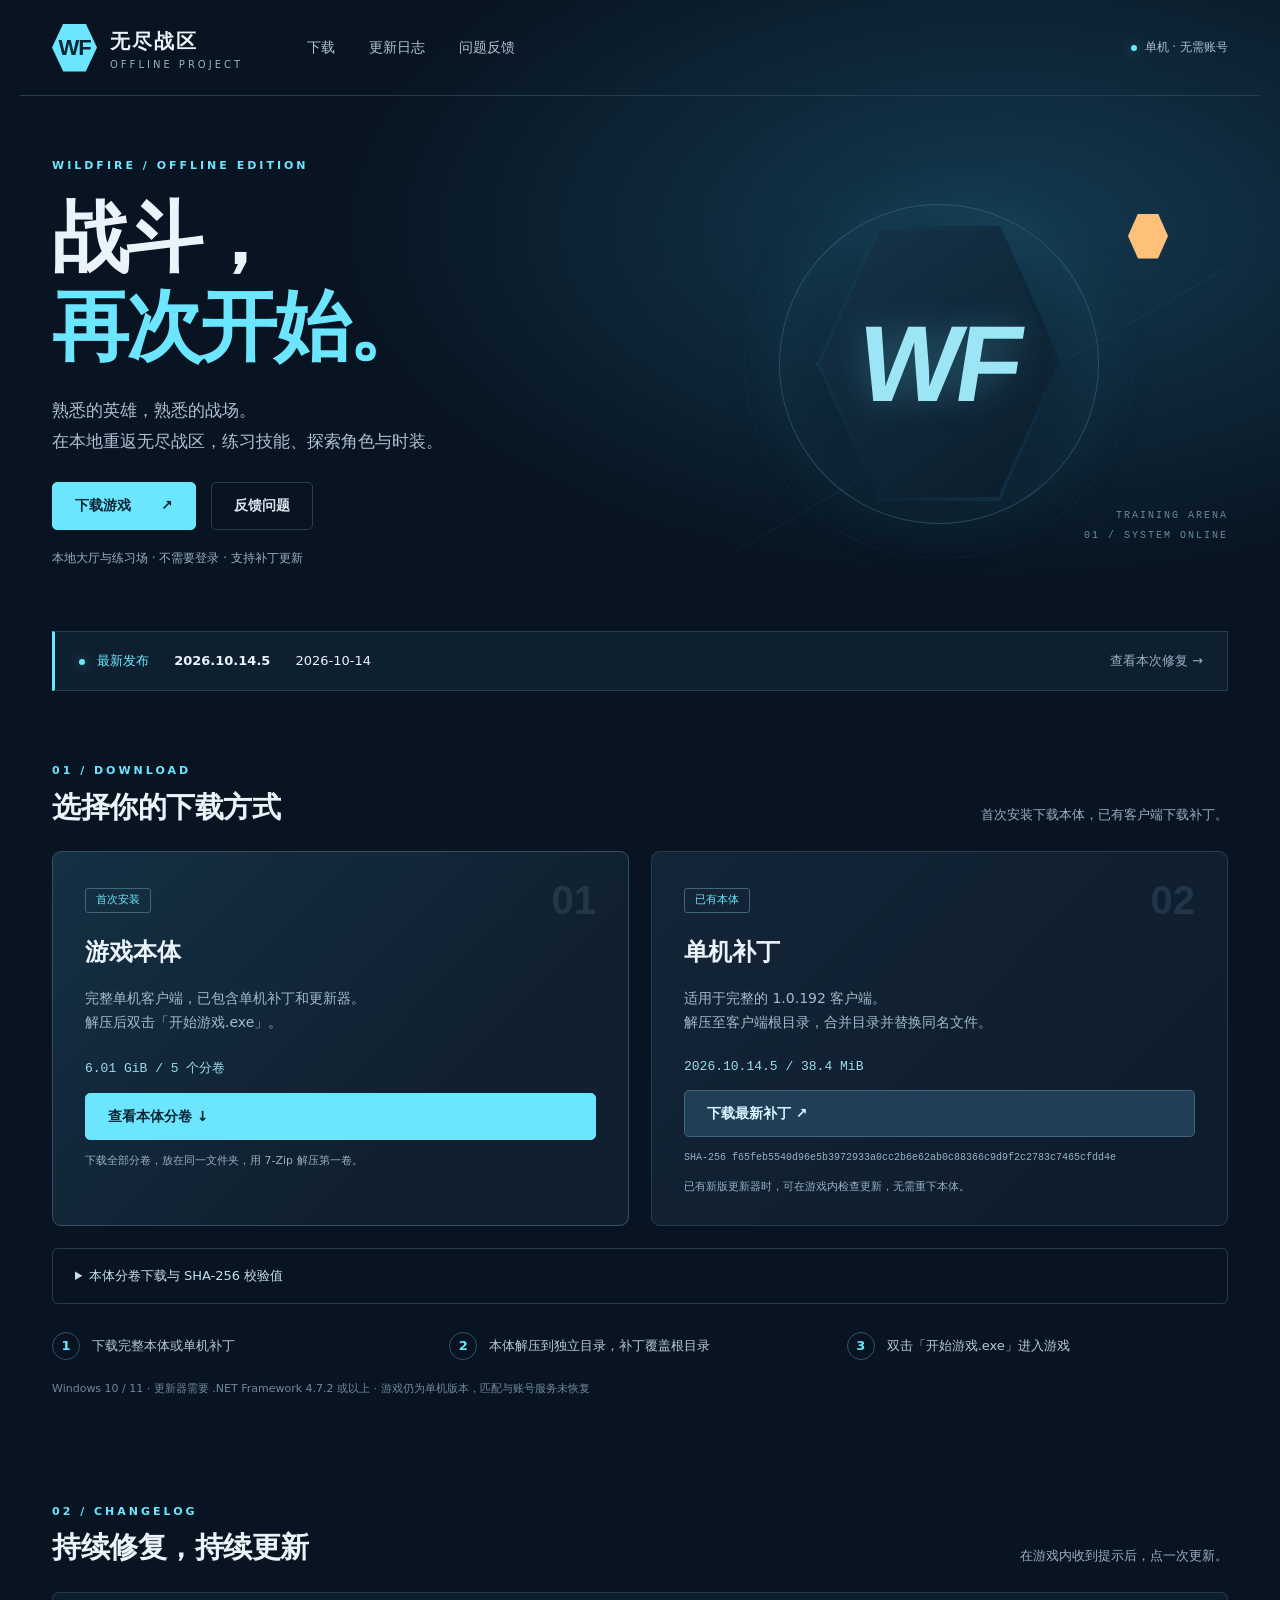
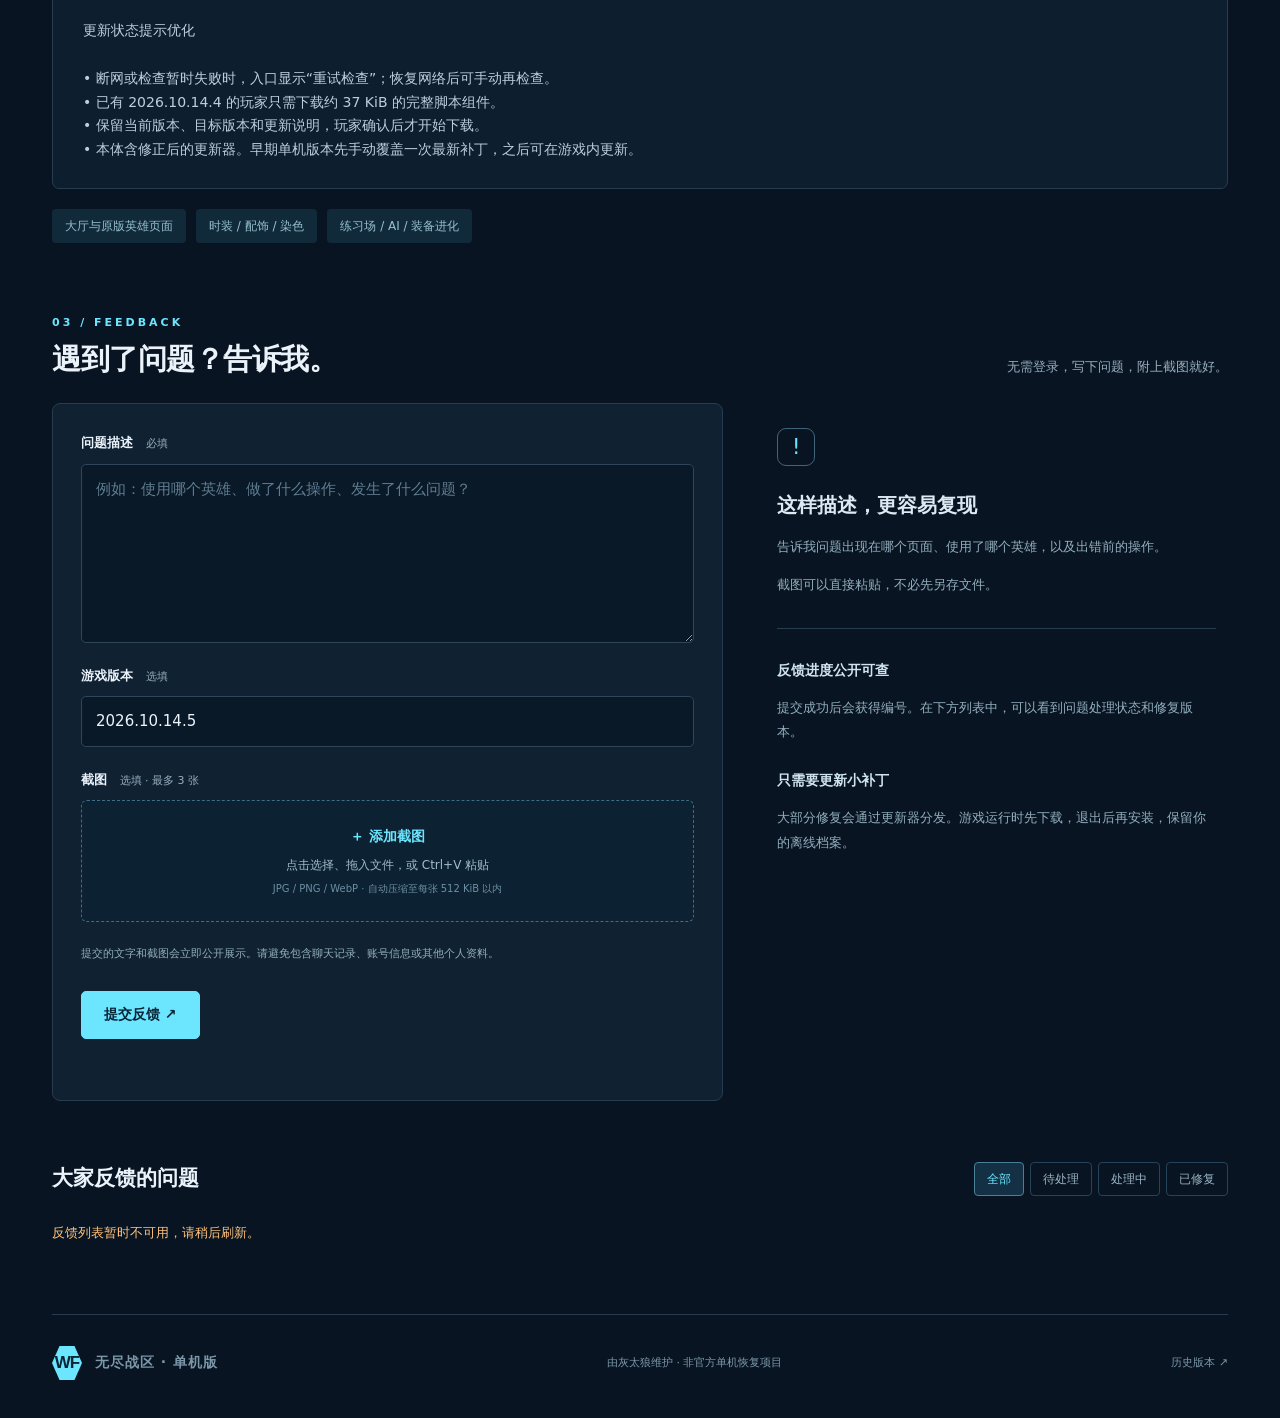
==== site/index.html @ 942838cb "Add public releases, anonymous feedback and safe client updates" ====
<!doctype html>
<html lang="zh-CN"><head><meta charset="utf-8"><meta name="viewport" content="width=device-width,initial-scale=1"><meta name="description" content="无尽战区单机版：游戏下载、单机补丁、更新公告与免登录问题反馈。"><meta name="theme-color" content="#081421"><title>无尽战区 · 单机版发布中心</title><link rel="stylesheet" href="style.css"><script src="app.js" defer></script></head>
<body><div class="ambient" aria-hidden="true"></div><header class="topbar"><a class="brand" href="#"><span class="brand-mark">WF</span><span>无尽战区<small>OFFLINE PROJECT</small></span></a><nav aria-label="主导航"><a href="#downloads">下载</a><a href="#changelog">更新日志</a><a href="#feedback">问题反馈</a></nav><span class="offline-pill"><i></i>单机 · 无需账号</span></header>
<main><section class="hero"><div><p class="eyebrow">WILDFIRE / OFFLINE EDITION</p><h1>战斗，<br><span>再次开始。</span></h1><p class="hero-description">熟悉的英雄，熟悉的战场。<br>在本地重返无尽战区，练习技能、探索角色与时装。</p><div class="hero-actions"><a class="button primary" href="#downloads">下载游戏 <span>↗</span></a><a class="button ghost" href="#feedback">反馈问题</a></div><p class="hero-note">本地大厅与练习场 · 不需要登录 · 支持补丁更新</p></div><div class="arena-art" aria-hidden="true"><div class="orbit o1"></div><div class="orbit o2"></div><div class="hex hex-large"><span>WF</span></div><div class="hex hex-small"></div><span class="coordinates">TRAINING ARENA<br>01 / SYSTEM ONLINE</span></div></section>
<div class="release-strip"><span><i></i> 最新发布</span><strong id="release-version">正在读取版本</strong><span id="release-date"></span><a href="#changelog">查看本次修复 →</a></div>
<section id="downloads"><div class="section-heading"><div><p class="eyebrow">01 / DOWNLOAD</p><h2>选择你的下载方式</h2></div><p>首次安装下载本体，已有客户端下载补丁。</p></div><div class="download-grid"><article class="download-card"><div class="card-meta"><span class="tag">首次安装</span><span class="card-number">01</span></div><h3>游戏本体</h3><p>完整单机客户端，已包含单机补丁和更新器。<br>解压后双击「开始游戏.exe」。</p><div class="file-info" id="base-info">正在读取下载信息</div><a id="base-link" class="button primary" href="#volumes">查看本体分卷 ↓</a><small>下载全部分卷，放在同一文件夹，用 7-Zip 解压第一卷。</small></article><article class="download-card patch"><div class="card-meta"><span class="tag">已有本体</span><span class="card-number">02</span></div><h3>单机补丁</h3><p>适用于完整的 1.0.192 客户端。<br>解压至客户端根目录，合并目录并替换同名文件。</p><div class="file-info" id="patch-info">正在读取下载信息</div><a id="patch-link" class="button secondary" aria-disabled="true">下载最新补丁 ↗</a><code id="patch-hash" class="patch-hash"></code><small>已有新版更新器时，可在游戏内检查更新，无需重下本体。</small></article></div>
<details id="volumes" class="volume-panel"><summary>本体分卷下载与 SHA-256 校验值</summary><p>所有分卷都需要下载；文件名保持不变。下载完成后，从 <code>.7z.001</code> 开始解压。</p><div id="volume-list"></div></details><div class="install-steps"><div><b>1</b><span>下载完整本体或单机补丁</span></div><div><b>2</b><span>本体解压到独立目录，补丁覆盖根目录</span></div><div><b>3</b><span>双击「开始游戏.exe」进入游戏</span></div></div><p class="fineprint">Windows 10 / 11 · 更新器需要 .NET Framework 4.7.2 或以上 · 游戏仍为单机版本，匹配与账号服务未恢复</p><p id="release-error" class="message" role="status"></p></section>
<section id="changelog"><div class="section-heading"><div><p class="eyebrow">02 / CHANGELOG</p><h2>持续修复，持续更新</h2></div><p>在游戏内收到提示后，点一次更新。</p></div><div id="release-notes" class="notes">正在读取更新说明…</div><div class="feature-row"><span>大厅与原版英雄页面</span><span>时装 / 配饰 / 染色</span><span>练习场 / AI / 装备进化</span></div></section>
<section id="feedback"><div class="section-heading"><div><p class="eyebrow">03 / FEEDBACK</p><h2>遇到了问题？告诉我。</h2></div><p>无需登录，写下问题，附上截图就好。</p></div><div class="feedback-layout"><form id="feedback-form" class="feedback-form"><label for="description">问题描述 <span>必填</span></label><textarea id="description" name="description" rows="6" minlength="3" maxlength="4000" placeholder="例如：使用哪个英雄、做了什么操作、发生了什么问题？" required></textarea><label for="version">游戏版本 <span>选填</span></label><input id="version" name="version" maxlength="60" placeholder="可在游戏的更新入口查看"><label>截图 <span>选填 · 最多 3 张</span></label><div id="dropzone" class="dropzone" role="button" tabindex="0" aria-label="选择截图，也可以拖入或粘贴图片"><strong>＋ 添加截图</strong><span>点击选择、拖入文件，或 Ctrl+V 粘贴</span><small>JPG / PNG / WebP · 自动压缩至每张 512 KiB 以内</small></div><input id="image-input" type="file" accept="image/jpeg,image/png,image/webp" multiple hidden><div id="image-previews" class="previews"></div><p class="privacy-note">提交的文字和截图会立即公开展示。请避免包含聊天记录、账号信息或其他个人资料。</p><div id="turnstile"></div><button id="submit-feedback" class="button primary" type="submit">提交反馈 ↗</button><p id="feedback-message" class="message" role="status" aria-live="polite"></p></form><aside class="feedback-help"><span class="help-symbol">!</span><h3>这样描述，更容易复现</h3><p>告诉我问题出现在哪个页面、使用了哪个英雄，以及出错前的操作。</p><p>截图可以直接粘贴，不必先另存文件。</p><div class="help-divider"></div><h4>反馈进度公开可查</h4><p>提交成功后会获得编号。在下方列表中，可以看到问题处理状态和修复版本。</p><h4>只需要更新小补丁</h4><p>大部分修复会通过更新器分发。游戏运行时先下载，退出后再安装，保留你的离线档案。</p></aside></div>
<div class="issues-heading"><h3>大家反馈的问题</h3><div class="filters" role="group" aria-label="反馈状态筛选"><button class="active" data-status="">全部</button><button data-status="open">待处理</button><button data-status="in_progress">处理中</button><button data-status="fixed">已修复</button></div></div><div id="feedback-list" class="issue-list"></div><button id="load-more" class="button ghost" hidden>加载更多</button><p id="list-message" class="message" role="status"></p></section>
</main><footer><a class="brand" href="#"><span class="brand-mark">WF</span><span>无尽战区 · 单机版</span></a><p>由灰太狼维护 · 非官方单机恢复项目</p><a href="https://github.com/LaoMo-Han/wildfire-downloads/releases" target="_blank" rel="noopener">历史版本 ↗</a></footer><dialog id="lightbox"><button id="close-lightbox" aria-label="关闭图片">×</button><img alt="反馈截图大图"></dialog></body></html>
---- site/style.css ----
:root{color-scheme:dark;--bg:#081421;--card:#102132;--line:#263d50;--text:#eaf2fa;--muted:#98b0c1;--cyan:#6ce6ff;--orange:#ffc17a}*{box-sizing:border-box}html{scroll-behavior:smooth;scroll-padding-top:90px}body{margin:0;background:var(--bg);color:var(--text);font:15px/1.7 system-ui,-apple-system,"Microsoft YaHei",sans-serif}a{color:inherit;text-decoration:none}button,input,textarea{font:inherit}button,a,input,textarea,summary{outline-offset:5px}button{cursor:pointer}button:disabled{opacity:.5;cursor:wait}[hidden]{display:none!important}.ambient{position:absolute;inset:0 0 auto;height:760px;background:radial-gradient(ellipse at 78% 30%,#143a50 0,transparent 47%);pointer-events:none;z-index:-1}.topbar{max-width:1240px;margin:auto;height:96px;padding:0 32px;display:flex;align-items:center;gap:64px;border-bottom:1px solid var(--line)}.brand{display:flex;align-items:center;gap:13px;font-weight:750;letter-spacing:2px;font-size:20px}.brand small{display:block;font:10px/1.3 system-ui;letter-spacing:3px;color:var(--muted)}.brand-mark{display:grid;place-items:center;width:45px;height:48px;clip-path:polygon(25% 0,75% 0,100% 50%,75% 100%,25% 100%,0 50%);background:var(--cyan);color:#0a2535;font:800 22px 'Barlow Condensed',sans-serif;letter-spacing:-1px}.topbar nav{display:flex;gap:34px;font-size:14px;color:#b3c4d2}.topbar nav a:hover{color:var(--cyan)}.offline-pill{margin-left:auto;color:#a9c1cf;font-size:12px;white-space:nowrap}i{display:inline-block;width:6px;height:6px;background:var(--cyan);border-radius:50%;margin-right:8px;box-shadow:0 0 12px #6ce6ff77}main{max-width:1240px;margin:auto;padding:0 32px}.hero{display:grid;grid-template-columns:1fr 1fr;align-items:center;min-height:535px;gap:20px;padding:50px 0}.eyebrow{font:600 11px/1.5 system-ui;letter-spacing:3px;color:var(--cyan);margin:0 0 18px}h1{font-size:clamp(50px,6vw,80px);line-height:1.16;letter-spacing:-3px;margin:0 0 24px;font-weight:850}h1 span{color:var(--cyan)}.hero-description{color:#adc2d1;font-size:17px;line-height:1.8;margin:0 0 26px}.hero-actions{display:flex;gap:15px}.button{display:inline-flex;align-items:center;justify-content:center;gap:30px;min-height:46px;padding:11px 22px;border:1px solid var(--line);border-radius:5px;font-size:14px;font-weight:650}.primary{background:var(--cyan);color:#092435;border-color:var(--cyan)}.primary:hover{background:#a1efff}.ghost{background:transparent;color:#d9e7ef}.secondary{background:#203e56;color:#d9f7ff;border-color:#416780}.button[aria-disabled=true]{pointer-events:none;opacity:.4}.hero-note{font-size:12px;color:var(--muted);margin:18px 0 0}.arena-art{height:380px;position:relative;display:grid;place-items:center;background:linear-gradient(30deg,transparent 40%,#4fc8eb05 40.2%,transparent 40.5%),linear-gradient(-30deg,transparent 40%,#4fc8eb0a 40.2%,transparent 40.5%)}.orbit{position:absolute;width:320px;height:320px;border:1px solid #41718888;transform:rotate(30deg)}.o1{border-radius:50%;box-shadow:0 0 65px #3898b215,inset 0 0 80px #3497b81b}.o2{width:390px;height:390px;border-color:#24556940;transform:rotate(60deg);border-radius:50%;border-style:dashed}.hex{clip-path:polygon(25% 0,75% 0,100% 50%,75% 100%,25% 100%,0 50%);display:grid;place-items:center}.hex-large{width:245px;height:275px;background:linear-gradient(135deg,#163e53,#0c2335 60%,#12334a);border:none;filter:drop-shadow(0 0 10px #6ce6ff);position:relative}.hex-large:before{content:'';position:absolute;inset:4px;clip-path:inherit;background:linear-gradient(145deg,#153348,#0b1c2a)}.hex-large span{z-index:1;color:#9be5f5;font:800 108px 'Barlow Condensed',sans-serif;letter-spacing:-5px;transform:skew(-9deg);text-shadow:0 0 35px #6ce6ff44}.hex-small{position:absolute;width:40px;height:45px;top:40px;right:60px;background:#ffc17a}.coordinates{position:absolute;bottom:8px;right:0;text-align:right;color:#668ba0;font:10px/2 monospace;letter-spacing:2px}.release-strip{display:flex;align-items:center;gap:25px;border:1px solid var(--line);border-left:3px solid var(--cyan);padding:18px 24px;background:#0e2030;font-size:13px}.release-strip>span:first-child{color:var(--cyan)}.release-strip a{margin-left:auto;color:var(--muted)}section:not(.hero){padding:72px 0 0}.section-heading{display:flex;align-items:flex-end;justify-content:space-between;margin-bottom:25px;gap:20px}.section-heading .eyebrow{margin:0 0 9px}h2{font-size:29px;line-height:1.3;margin:0;letter-spacing:-.5px}.section-heading>p{color:var(--muted);font-size:13px;margin:0}.download-grid{display:grid;grid-template-columns:1fr 1fr;gap:22px}.download-card{background:linear-gradient(135deg,#143043,#102030 65%);border:1px solid #365164;border-radius:9px;padding:28px 32px;position:relative;overflow:hidden}.download-card.patch{background:linear-gradient(135deg,#132537,#0d1b2c);border-color:var(--line)}.card-meta{display:flex;justify-content:space-between;align-items:center}.tag{border:1px solid #41667a;padding:2px 10px;border-radius:3px;font-size:11px;color:var(--cyan)}.card-number{font:600 40px/1 'Barlow Condensed',sans-serif;color:#6a91a633}h3{font-size:24px;margin:12px 0}.download-card p{color:#a3bbca;font-size:14px}.file-info{margin:24px 0 16px;font:13px monospace;color:#9adced}.download-card .button{width:100%;justify-content:space-between}.download-card small{display:block;margin-top:12px;font-size:11px;color:var(--muted)}.volume-panel{margin-top:22px;border:1px solid var(--line);padding:16px 22px;border-radius:6px;color:var(--muted);font-size:13px}.volume-panel summary{cursor:pointer;color:#c4dfec}.volume-item{padding:14px 0;border-top:1px solid var(--line)}.volume-item a{color:var(--cyan)}.volume-item code{display:block;overflow-wrap:anywhere;font-size:11px;margin-top:7px}.install-steps{display:grid;grid-template-columns:repeat(3,1fr);gap:16px;margin-top:28px;font-size:13px;color:#b8c9d7}.install-steps>div{display:flex;gap:12px;align-items:center}.install-steps b{display:grid;place-items:center;min-width:28px;height:28px;border:1px solid #355169;border-radius:50%;color:var(--cyan)}.fineprint{color:#6e899b;font-size:11px;margin-top:20px}.notes{padding:26px 30px;background:#0d1e2e;border:1px solid var(--line);border-radius:7px;white-space:pre-wrap;color:#bdcedd;font-size:14px}.feature-row{display:flex;gap:10px;flex-wrap:wrap;margin-top:20px}.feature-row span{font-size:12px;background:#112a3a;color:#96bfce;padding:7px 13px;border-radius:4px}.feedback-layout{display:grid;grid-template-columns:1.45fr 1fr;gap:42px}.feedback-form{padding:28px;background:var(--card);border:1px solid var(--line);border-radius:8px}.feedback-form label{display:block;font-weight:650;font-size:13px;margin-bottom:9px}.feedback-form label span{color:var(--muted);font-size:11px;font-weight:400;margin-left:8px}.feedback-form input,.feedback-form textarea{display:block;width:100%;background:#091928;border:1px solid #2d4659;border-radius:5px;color:var(--text);padding:12px 14px;margin:0 0 22px;resize:vertical}.feedback-form textarea:focus,.feedback-form input:focus{border-color:var(--cyan)}::placeholder{color:#607d90}.dropzone{border:1px dashed #3e6e85;display:flex;align-items:center;flex-direction:column;padding:24px 10px;border-radius:6px;cursor:pointer;background:#0c2131;text-align:center}.dropzone.dragover{background:#183c50}.dropzone strong{color:var(--cyan);font-size:14px}.dropzone span{color:#a1bdcd;font-size:12px;margin-top:6px}.dropzone small{font-size:10px;color:#6d8fa2;margin-top:5px}.previews{display:flex;gap:10px;margin-top:12px;flex-wrap:wrap}.preview{position:relative}.preview img{width:110px;height:75px;object-fit:cover;border-radius:5px}.preview button{position:absolute;top:-5px;right:-5px;border:0;border-radius:50%;background:#416479;color:white;width:22px;height:22px}.privacy-note{font-size:11px;line-height:1.7;color:#92aebe}.feedback-form .button{margin-top:16px}.message{min-height:20px;color:var(--orange);font-size:13px;margin-bottom:0}.feedback-help{padding:25px 12px;color:#93aebe}.help-symbol{display:grid;place-items:center;width:38px;height:38px;border:1px solid #42647b;border-radius:9px;color:var(--cyan);font-size:21px}.feedback-help h3{font-size:20px;color:#dceaf4;margin-top:22px}.feedback-help h4{color:#cee3ee;margin:24px 0 8px;font-size:14px}.feedback-help p{font-size:13px;line-height:1.9}.help-divider{height:1px;background:var(--line);margin:30px 0}.issues-heading{display:flex;align-items:center;justify-content:space-between;gap:20px;margin-top:48px}.issues-heading h3{font-size:21px}.filters{display:flex;gap:6px;flex-wrap:wrap}.filters button{color:#9ab4c5;background:transparent;border:1px solid #274359;padding:6px 12px;border-radius:4px;font-size:12px}.filters .active{color:var(--cyan);background:#133044;border-color:#4a8095}.issue{padding:20px 24px;border:1px solid var(--line);border-radius:7px;margin-top:12px;background:#0f2030}.issue-header{display:flex;gap:12px;align-items:center;font-size:11px;color:var(--muted);flex-wrap:wrap}.status{color:var(--orange);background:#ffc17a12;border-radius:3px;padding:2px 8px}.status.fixed{color:#a5e4ae;background:#a5e4ae12}.issue summary{cursor:pointer;font-weight:600;margin-top:10px}.issue p{white-space:pre-wrap;font-size:14px;color:#bfced8;overflow-wrap:anywhere}.issue-images{display:flex;gap:10px;flex-wrap:wrap;margin-top:12px}.issue-images button{background:none;border:none;padding:0}.issue-images img{width:140px;height:100px;object-fit:cover;border-radius:5px}.empty{padding:26px;text-align:center;color:#799bae;border:1px dashed #294457;border-radius:6px}footer{max-width:1176px;margin:70px auto 0;padding:28px 0 35px;border-top:1px solid var(--line);display:flex;align-items:center;justify-content:space-between;gap:20px;color:#7b97a9;font-size:11px}footer .brand{font-size:14px;letter-spacing:1px}footer .brand-mark{width:30px;height:34px;font-size:17px}dialog{background:#071321;border:1px solid #375f76;padding:16px;border-radius:8px;max-width:95vw;max-height:95vh}dialog::backdrop{background:#000c}dialog img{display:block;max-width:88vw;max-height:84vh;object-fit:contain}dialog button{position:absolute;right:15px;top:15px;color:white;background:#153248;border:1px solid #53768a;border-radius:50%;width:32px;height:32px;font-size:23px}
@media(max-width:760px){.topbar{height:82px;padding:0 20px;gap:20px}.topbar nav{gap:16px;font-size:12px}.offline-pill{display:none}.brand{font-size:16px}.brand small{font-size:8px}main{padding:0 20px}.hero{min-height:480px;grid-template-columns:1fr;padding:40px 0}.arena-art{display:none}h1{font-size:64px}.hero-description{font-size:15px}.release-strip{gap:12px;padding:14px;flex-wrap:wrap}.release-strip a{font-size:11px}.section-heading{display:block}.section-heading>p{margin-top:12px}.download-grid,.feedback-layout{grid-template-columns:1fr}.download-card{padding:24px}.install-steps{grid-template-columns:1fr}.feedback-form{padding:20px}.feedback-help{display:none}section:not(.hero){padding-top:52px}.issues-heading{display:block}.filters{margin-bottom:18px}footer{margin:50px 20px 0;flex-wrap:wrap}.volume-item code{font-size:10px}}

.patch-hash{display:block;font-size:10px;color:var(--muted);overflow-wrap:anywhere;margin-top:12px}.issue summary{overflow-wrap:anywhere}@media(max-width:400px){.topbar{gap:14px}.topbar nav{gap:12px;font-size:11px}.brand small{display:none}}
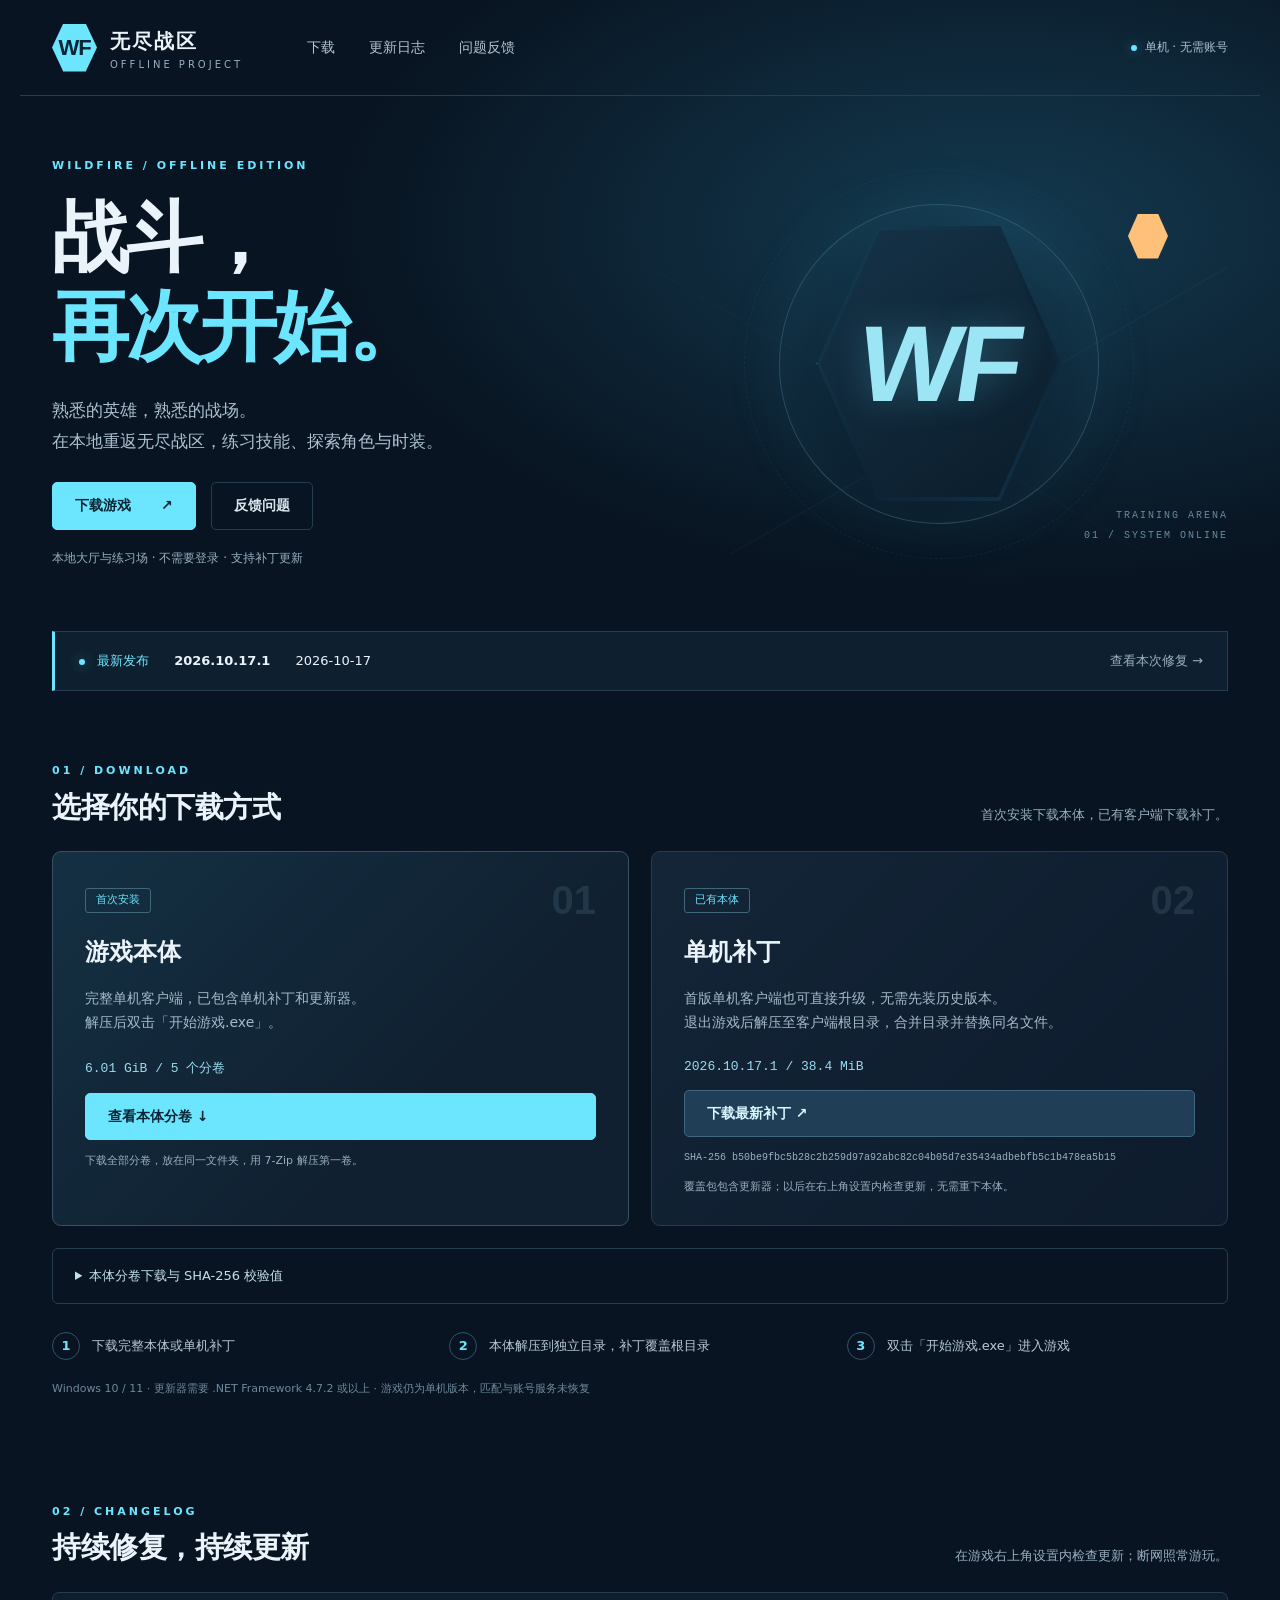
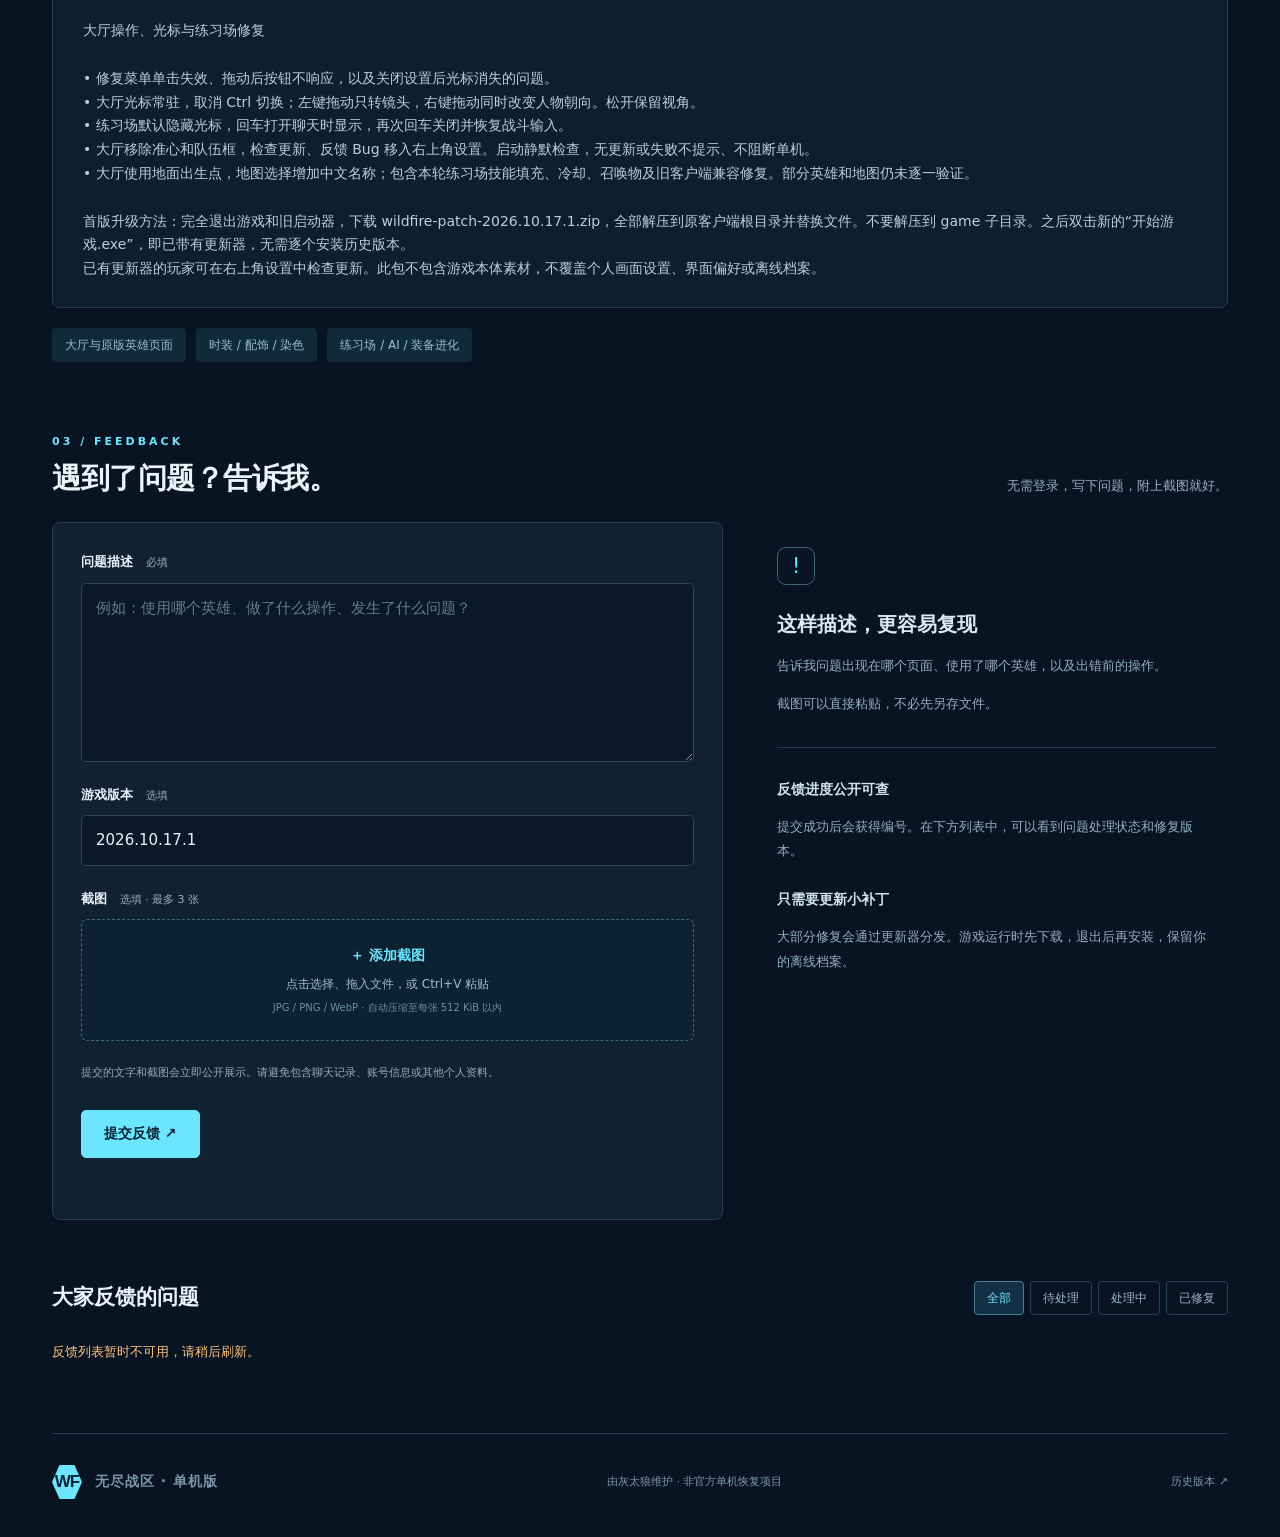
==== commit db68f2bb: "Fix offline hall controls and practice; release 2026.10.17.1" ====
--- a/site/index.html
+++ b/site/index.html
@@ -3,9 +3,9 @@
 <body><div class="ambient" aria-hidden="true"></div><header class="topbar"><a class="brand" href="#"><span class="brand-mark">WF</span><span>无尽战区<small>OFFLINE PROJECT</small></span></a><nav aria-label="主导航"><a href="#downloads">下载</a><a href="#changelog">更新日志</a><a href="#feedback">问题反馈</a></nav><span class="offline-pill"><i></i>单机 · 无需账号</span></header>
 <main><section class="hero"><div><p class="eyebrow">WILDFIRE / OFFLINE EDITION</p><h1>战斗，<br><span>再次开始。</span></h1><p class="hero-description">熟悉的英雄，熟悉的战场。<br>在本地重返无尽战区，练习技能、探索角色与时装。</p><div class="hero-actions"><a class="button primary" href="#downloads">下载游戏 <span>↗</span></a><a class="button ghost" href="#feedback">反馈问题</a></div><p class="hero-note">本地大厅与练习场 · 不需要登录 · 支持补丁更新</p></div><div class="arena-art" aria-hidden="true"><div class="orbit o1"></div><div class="orbit o2"></div><div class="hex hex-large"><span>WF</span></div><div class="hex hex-small"></div><span class="coordinates">TRAINING ARENA<br>01 / SYSTEM ONLINE</span></div></section>
 <div class="release-strip"><span><i></i> 最新发布</span><strong id="release-version">正在读取版本</strong><span id="release-date"></span><a href="#changelog">查看本次修复 →</a></div>
-<section id="downloads"><div class="section-heading"><div><p class="eyebrow">01 / DOWNLOAD</p><h2>选择你的下载方式</h2></div><p>首次安装下载本体，已有客户端下载补丁。</p></div><div class="download-grid"><article class="download-card"><div class="card-meta"><span class="tag">首次安装</span><span class="card-number">01</span></div><h3>游戏本体</h3><p>完整单机客户端，已包含单机补丁和更新器。<br>解压后双击「开始游戏.exe」。</p><div class="file-info" id="base-info">正在读取下载信息</div><a id="base-link" class="button primary" href="#volumes">查看本体分卷 ↓</a><small>下载全部分卷，放在同一文件夹，用 7-Zip 解压第一卷。</small></article><article class="download-card patch"><div class="card-meta"><span class="tag">已有本体</span><span class="card-number">02</span></div><h3>单机补丁</h3><p>适用于完整的 1.0.192 客户端。<br>解压至客户端根目录，合并目录并替换同名文件。</p><div class="file-info" id="patch-info">正在读取下载信息</div><a id="patch-link" class="button secondary" aria-disabled="true">下载最新补丁 ↗</a><code id="patch-hash" class="patch-hash"></code><small>已有新版更新器时，可在游戏内检查更新，无需重下本体。</small></article></div>
+<section id="downloads"><div class="section-heading"><div><p class="eyebrow">01 / DOWNLOAD</p><h2>选择你的下载方式</h2></div><p>首次安装下载本体，已有客户端下载补丁。</p></div><div class="download-grid"><article class="download-card"><div class="card-meta"><span class="tag">首次安装</span><span class="card-number">01</span></div><h3>游戏本体</h3><p>完整单机客户端，已包含单机补丁和更新器。<br>解压后双击「开始游戏.exe」。</p><div class="file-info" id="base-info">正在读取下载信息</div><a id="base-link" class="button primary" href="#volumes">查看本体分卷 ↓</a><small>下载全部分卷，放在同一文件夹，用 7-Zip 解压第一卷。</small></article><article class="download-card patch"><div class="card-meta"><span class="tag">已有本体</span><span class="card-number">02</span></div><h3>单机补丁</h3><p>首版单机客户端也可直接升级，无需先装历史版本。<br>退出游戏后解压至客户端根目录，合并目录并替换同名文件。</p><div class="file-info" id="patch-info">正在读取下载信息</div><a id="patch-link" class="button secondary" aria-disabled="true">下载最新补丁 ↗</a><code id="patch-hash" class="patch-hash"></code><small>覆盖包包含更新器；以后在右上角设置内检查更新，无需重下本体。</small></article></div>
 <details id="volumes" class="volume-panel"><summary>本体分卷下载与 SHA-256 校验值</summary><p>所有分卷都需要下载；文件名保持不变。下载完成后，从 <code>.7z.001</code> 开始解压。</p><div id="volume-list"></div></details><div class="install-steps"><div><b>1</b><span>下载完整本体或单机补丁</span></div><div><b>2</b><span>本体解压到独立目录，补丁覆盖根目录</span></div><div><b>3</b><span>双击「开始游戏.exe」进入游戏</span></div></div><p class="fineprint">Windows 10 / 11 · 更新器需要 .NET Framework 4.7.2 或以上 · 游戏仍为单机版本，匹配与账号服务未恢复</p><p id="release-error" class="message" role="status"></p></section>
-<section id="changelog"><div class="section-heading"><div><p class="eyebrow">02 / CHANGELOG</p><h2>持续修复，持续更新</h2></div><p>在游戏内收到提示后，点一次更新。</p></div><div id="release-notes" class="notes">正在读取更新说明…</div><div class="feature-row"><span>大厅与原版英雄页面</span><span>时装 / 配饰 / 染色</span><span>练习场 / AI / 装备进化</span></div></section>
+<section id="changelog"><div class="section-heading"><div><p class="eyebrow">02 / CHANGELOG</p><h2>持续修复，持续更新</h2></div><p>在游戏右上角设置内检查更新；断网照常游玩。</p></div><div id="release-notes" class="notes">正在读取更新说明…</div><div class="feature-row"><span>大厅与原版英雄页面</span><span>时装 / 配饰 / 染色</span><span>练习场 / AI / 装备进化</span></div></section>
 <section id="feedback"><div class="section-heading"><div><p class="eyebrow">03 / FEEDBACK</p><h2>遇到了问题？告诉我。</h2></div><p>无需登录，写下问题，附上截图就好。</p></div><div class="feedback-layout"><form id="feedback-form" class="feedback-form"><label for="description">问题描述 <span>必填</span></label><textarea id="description" name="description" rows="6" minlength="3" maxlength="4000" placeholder="例如：使用哪个英雄、做了什么操作、发生了什么问题？" required></textarea><label for="version">游戏版本 <span>选填</span></label><input id="version" name="version" maxlength="60" placeholder="可在游戏的更新入口查看"><label>截图 <span>选填 · 最多 3 张</span></label><div id="dropzone" class="dropzone" role="button" tabindex="0" aria-label="选择截图，也可以拖入或粘贴图片"><strong>＋ 添加截图</strong><span>点击选择、拖入文件，或 Ctrl+V 粘贴</span><small>JPG / PNG / WebP · 自动压缩至每张 512 KiB 以内</small></div><input id="image-input" type="file" accept="image/jpeg,image/png,image/webp" multiple hidden><div id="image-previews" class="previews"></div><p class="privacy-note">提交的文字和截图会立即公开展示。请避免包含聊天记录、账号信息或其他个人资料。</p><div id="turnstile"></div><button id="submit-feedback" class="button primary" type="submit">提交反馈 ↗</button><p id="feedback-message" class="message" role="status" aria-live="polite"></p></form><aside class="feedback-help"><span class="help-symbol">!</span><h3>这样描述，更容易复现</h3><p>告诉我问题出现在哪个页面、使用了哪个英雄，以及出错前的操作。</p><p>截图可以直接粘贴，不必先另存文件。</p><div class="help-divider"></div><h4>反馈进度公开可查</h4><p>提交成功后会获得编号。在下方列表中，可以看到问题处理状态和修复版本。</p><h4>只需要更新小补丁</h4><p>大部分修复会通过更新器分发。游戏运行时先下载，退出后再安装，保留你的离线档案。</p></aside></div>
 <div class="issues-heading"><h3>大家反馈的问题</h3><div class="filters" role="group" aria-label="反馈状态筛选"><button class="active" data-status="">全部</button><button data-status="open">待处理</button><button data-status="in_progress">处理中</button><button data-status="fixed">已修复</button></div></div><div id="feedback-list" class="issue-list"></div><button id="load-more" class="button ghost" hidden>加载更多</button><p id="list-message" class="message" role="status"></p></section>
 </main><footer><a class="brand" href="#"><span class="brand-mark">WF</span><span>无尽战区 · 单机版</span></a><p>由灰太狼维护 · 非官方单机恢复项目</p><a href="https://github.com/LaoMo-Han/wildfire-downloads/releases" target="_blank" rel="noopener">历史版本 ↗</a></footer><dialog id="lightbox"><button id="close-lightbox" aria-label="关闭图片">×</button><img alt="反馈截图大图"></dialog></body></html>
